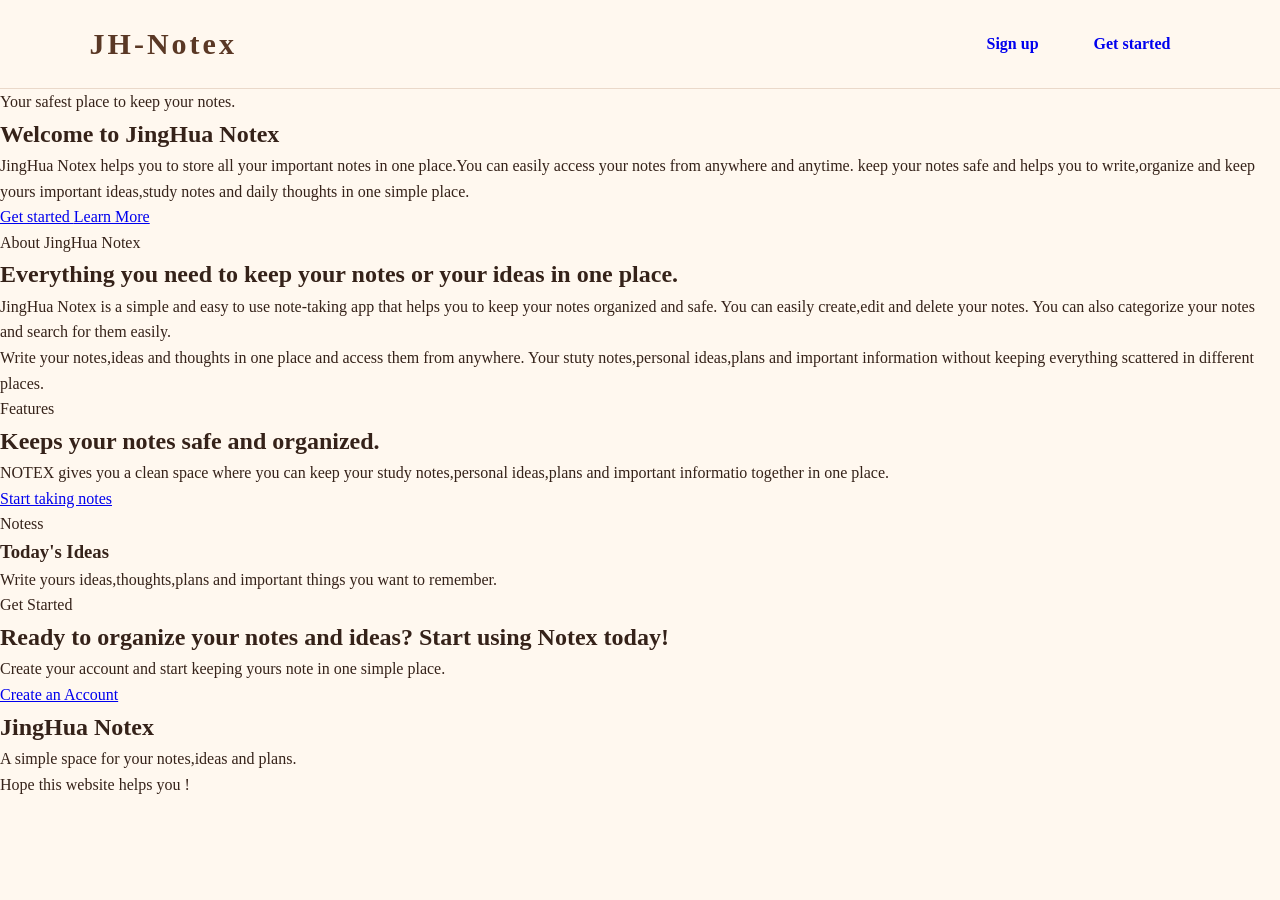
==== index.html @ e34d7ced "minor fixes in the html part" ====
<!DOCTYPE html>
<html lang="en">
<head>
    <meta charset="UTF-8">
    <meta name="viewport" content="width=device-width, initial-scale=1.0">
    <title>JingHua Notex</title>
    <link rel="stylesheet" href="./style.css">
</head>
<body>
<header>
    <h1 class="logo">JH-Notex</h1>
    <div class="header-btn"> 
     <a href="#" class="signup">Sign up</a>
    <a href ="#started" class="get-started">Get started</a>
</div>
</header>
<section class="cute">
    <div class="cute content">
        <p class="small title">
            Your safest place to keep your notes.
        </p>
        <h2>Welcome to JingHua Notex</h2>
        <p class="cute text">
            JingHua Notex helps you to store all your important notes in one place.You can easily access your notes from anywhere and anytime. keep your notes safe and helps you to write,organize and keep yours important ideas,study notes and daily thoughts in one simple place.
        </p>
        <div class="cute buttons">
            <a href="#started" class="primary btn">
                Get started
            </a>
            <a href="#about" class="secondary btn">
                Learn More
            </a>
        </div>
    </div>
</section>
<section class="about" id="about">
    <div class="about content">
        <p class="label">
            About JingHua Notex
        </p>
        <h2> 
            Everything you need to keep your notes or your ideas in one place.
        </h2>
        <p>
            JingHua Notex is a simple and easy to use note-taking app that helps you to keep your notes organized and safe. You can easily create,edit and delete your notes. You can also categorize your notes and search for them easily.
        </p>
        <p> 
           Write your notes,ideas and thoughts in one place and access them from anywhere. Your stuty notes,personal ideas,plans and important information without keeping everything scattered in different places. 
        </p>
    </div>
</section>
   <section class="feature">
    <div class="feature content">
        <div class="feature text">
        <p class="label">
            Features
        </p>
        <h2>
            Keeps your notes safe and organized.
        </h2>
        <p>
            NOTEX gives you a clean space where you can keep your study notes,personal ideas,plans and important informatio together in one place.
        </p>
        <a href="#started" class="feature btn">
            Start taking notes
        </a>
    </div>
    <div class="feature box">
        <div class="mini note">
            <span>Notess</span>
            <h3>
                Today's Ideas 
            </h3>
            <p> 
                Write yours ideas,thoughts,plans and important things you want to remember. 
            </p>
        </div>
     </div>
</div>
</section>
<section class=" started" id="started">
    <div class="started content">
        <p class="label">
            Get Started
        </p>
        <h2> 
            Ready to organize your notes and ideas? Start using Notex today!
        </h2>
        <p>
            Create your account and start keeping yours note in one simple place.
        </p>
        <a href="#" class="account btn">
            Create an Account
        </a>
    </div>
</section>
<footer>
    <div class="footer content">
        <h2> JingHua Notex</h2>
        <p> A simple space for your notes,ideas and plans.</p>
    </div>
    <div class="footer bottom">
        <p> Hope this website helps you !</p>
    </div>
</footer>
<script src="./script.js"></script>
</body>
</html>
---- style.css ----
:root{
    --cream: #fff8ef;
    --peach: #f6c7a8;
    --light-peach: #fde5d5;
    --brown: #5a3825;
    --dark-brown: #352219;
    --text:#594b43;
    --white:#594b43;
    --border:#ead9ca;

}
*{
    margin:0;
    padding:0;
    box-sizing:border-box;
}
html{
    scroll-behavior:smooth;
}
body{
    font-family:fantasy;
    background-color: var(--cream);
    color: var(--dark-brown);
    line-height:1.6;
}
header{
    position: sticky;
    top:0;
    z-index:100;
    display:flex;
    justify-content:space-between;
    align-items:center;
    padding:20px 7%;
    background-color: var(--cream);
    border-bottom: 1px solid var(--border);
}
.logo{
    color: var(--brown);
    font-size: 30px;
    letter-spacing:3px;
}
.header-btn{
    display:flex;
    align-items:centre;
    gap:15px;
}
.header-btn a{
    text-decoration:none;
    font-weight:bold;
    padding: 10px 20px;
    border-radius:8px;
}
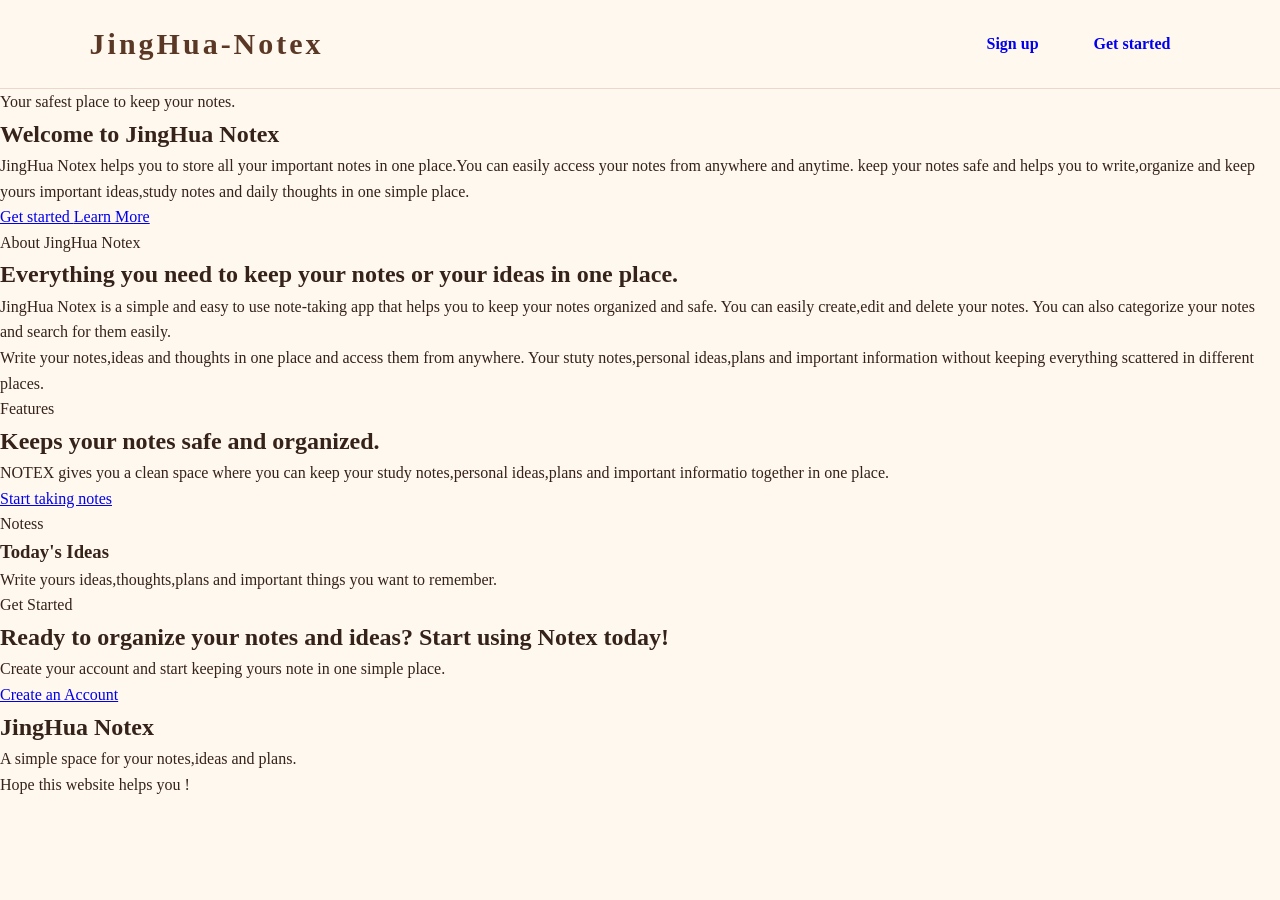
==== commit 2fa47670: "chnage nav logo" ====
--- a/index.html
+++ b/index.html
@@ -8,7 +8,7 @@
 </head>
 <body>
 <header>
-    <h1 class="logo">JH-Notex</h1>
+    <h1 class="logo">JingHua-Notex</h1>
     <div class="header-btn"> 
      <a href="#" class="signup">Sign up</a>
     <a href ="#started" class="get-started">Get started</a>
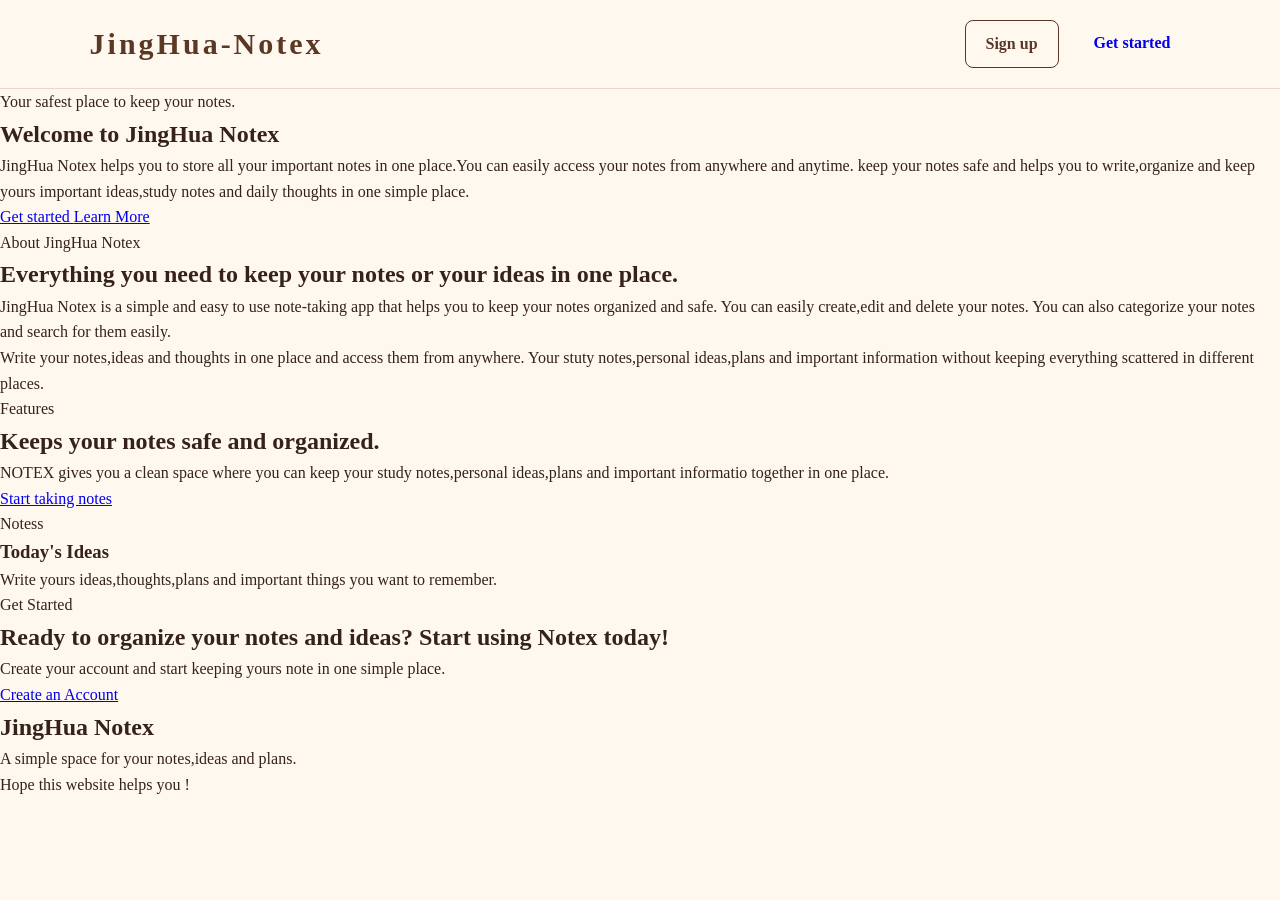
==== commit a2c280ad: "neat and clean" ====
--- a/index.html
+++ b/index.html
@@ -103,6 +103,5 @@
         <p> Hope this website helps you !</p>
     </div>
 </footer>
-<script src="./script.js"></script>
 </body>
 </html>
--- a/style.css
+++ b/style.css
@@ -50,5 +50,11 @@
     padding: 10px 20px;
     border-radius:8px;
 }
+ .signup{
+    color:var(--brown);
+    border: 1px solid var(--brown);
+    background-color: transparent;
+ }
+ 
 
 
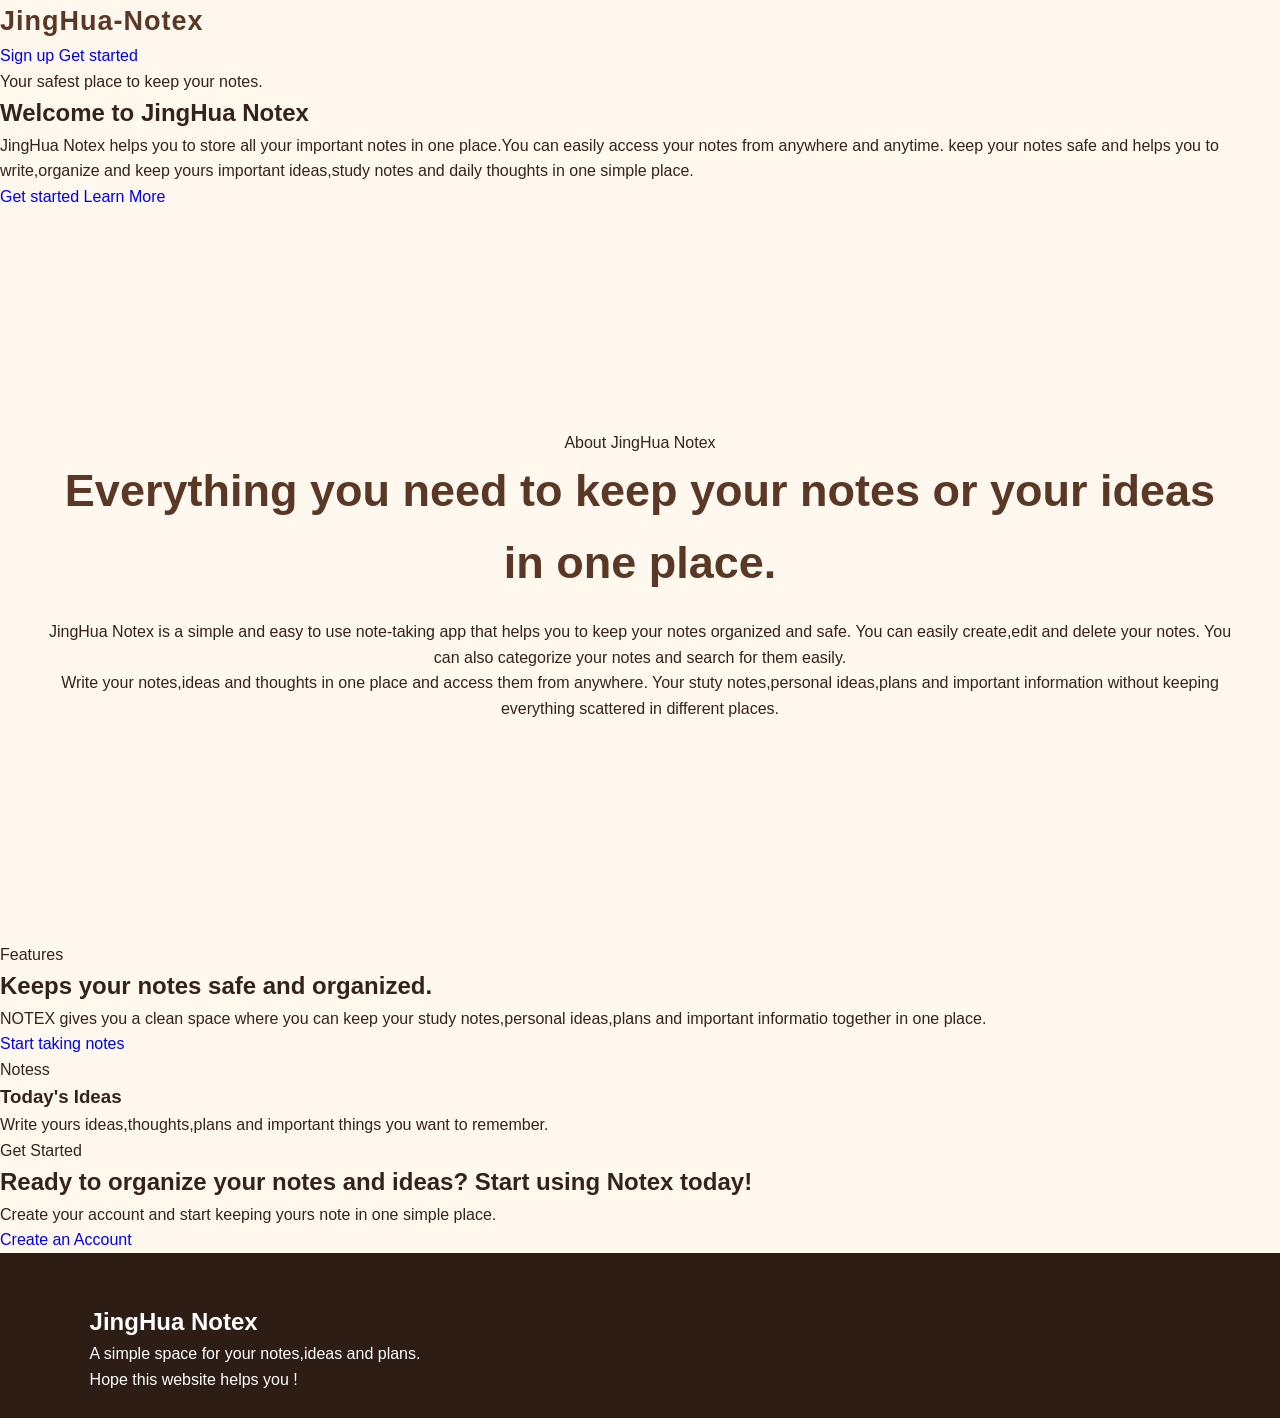
==== commit 4f1dc847: "ALL part of csss" ====
--- a/index.html
+++ b/index.html
@@ -4,7 +4,7 @@
     <meta charset="UTF-8">
     <meta name="viewport" content="width=device-width, initial-scale=1.0">
     <title>JingHua Notex</title>
-    <link rel="stylesheet" href="./style.css">
+    <link rel="stylesheet" href="./part.css">
 </head>
 <body>
 <header>
--- a/part.css
+++ b/part.css
@@ -0,0 +1,549 @@
+:root {
+    --cream: #fff8ef;
+    --peach: #f6c7a8;
+    --light-peach: #fde5d5;
+    --brown: #5a3825;
+    --dark-brown: #352219;
+    --text: #594b43;
+    --white: #ffffff;
+    --border: #ead9ca;
+}
+
+
+/* ================= RESET ================= */
+
+* {
+    margin: 0;
+    padding: 0;
+    box-sizing: border-box;
+}
+
+html {
+    scroll-behavior: smooth;
+}
+
+body {
+    font-family: Arial, Helvetica, sans-serif;
+    background: var(--cream);
+    color: var(--dark-brown);
+    line-height: 1.6;
+}
+
+a {
+    text-decoration: none;
+}
+
+
+/* ================= NAVBAR ================= */
+
+.navbar {
+    position: sticky;
+    top: 0;
+    z-index: 1000;
+
+    display: flex;
+    align-items: center;
+    justify-content: space-between;
+
+    padding: 18px 7%;
+
+    background: rgba(255, 248, 239, 0.96);
+    border-bottom: 1px solid var(--border);
+}
+
+.logo {
+    color: var(--brown);
+    font-size: 27px;
+    font-weight: bold;
+    letter-spacing: 1px;
+}
+
+.navbar nav {
+    display: flex;
+    gap: 30px;
+}
+
+.navbar nav a {
+    color: var(--text);
+    font-size: 15px;
+    font-weight: 600;
+
+    transition: 0.3s;
+}
+
+.navbar nav a:hover {
+    color: var(--brown);
+}
+
+.nav-button {
+    padding: 10px 20px;
+
+    color: white;
+    background: var(--brown);
+
+    border-radius: 7px;
+
+    font-weight: bold;
+}
+
+.nav-button:hover {
+    background: var(--dark-brown);
+}
+
+
+/* ================= COMMON ================= */
+
+.eyebrow {
+    margin-bottom: 15px;
+
+    color: #a55f3c;
+
+    font-size: 12px;
+    font-weight: bold;
+    letter-spacing: 2px;
+}
+
+.section-heading {
+    max-width: 700px;
+    margin: 0 auto 60px;
+
+    text-align: center;
+}
+
+.section-heading h2 {
+    margin-bottom: 18px;
+
+    color: var(--brown);
+
+    font-size: 43px;
+    line-height: 1.2;
+}
+
+.section-heading p:not(.eyebrow) {
+    color: var(--text);
+    font-size: 17px;
+}
+
+
+/* ================= HERO ================= */
+
+.hero {
+    min-height: 700px;
+
+    display: flex;
+    align-items: center;
+    justify-content: center;
+
+    padding: 100px 20px;
+
+    text-align: center;
+
+    background: var(--peach);
+}
+
+.hero-content {
+    max-width: 850px;
+}
+
+.hero h1 {
+    margin-bottom: 25px;
+
+    color: var(--brown);
+
+    font-size: clamp(55px, 8vw, 90px);
+    line-height: 1.03;
+}
+
+.hero-text {
+    max-width: 650px;
+    margin: auto;
+
+    color: #5d4639;
+
+    font-size: 19px;
+}
+
+.hero-buttons {
+    display: flex;
+    justify-content: center;
+    gap: 15px;
+
+    margin-top: 35px;
+}
+
+.primary-btn,
+.secondary-btn {
+    padding: 14px 25px;
+
+    border-radius: 8px;
+
+    font-weight: bold;
+}
+
+.primary-btn {
+    color: white;
+    background: var(--brown);
+}
+
+.primary-btn:hover {
+    background: var(--dark-brown);
+}
+
+.secondary-btn {
+    color: var(--brown);
+    border: 1px solid var(--brown);
+}
+
+.secondary-btn:hover {
+    background: var(--light-peach);
+}
+
+
+/* ================= FEATURES ================= */
+
+.features {
+    padding: 110px 7%;
+}
+
+.feature-grid {
+    max-width: 1100px;
+    margin: auto;
+
+    display: grid;
+    grid-template-columns: repeat(3, 1fr);
+
+    gap: 25px;
+}
+
+.feature-card {
+    padding: 35px;
+
+    background: var(--white);
+
+    border: 1px solid var(--border);
+    border-radius: 12px;
+
+    transition: 0.3s;
+}
+
+.feature-card:hover {
+    transform: translateY(-5px);
+}
+
+.feature-number {
+    color: #a55f3c;
+
+    font-size: 13px;
+    font-weight: bold;
+}
+
+.feature-card h3 {
+    margin: 20px 0 12px;
+
+    color: var(--brown);
+
+    font-size: 25px;
+}
+
+.feature-card p {
+    color: var(--text);
+}
+
+
+/* ================= HOW IT WORKS ================= */
+
+.how-it-works {
+    padding: 110px 7%;
+
+    background: var(--light-peach);
+}
+
+.steps {
+    max-width: 1050px;
+    margin: auto;
+
+    display: grid;
+    grid-template-columns: repeat(3, 1fr);
+
+    gap: 50px;
+}
+
+.step {
+    padding: 10px;
+}
+
+.step span {
+    display: inline-flex;
+
+    width: 45px;
+    height: 45px;
+
+    align-items: center;
+    justify-content: center;
+
+    margin-bottom: 20px;
+
+    color: white;
+    background: var(--brown);
+
+    border-radius: 50%;
+
+    font-weight: bold;
+}
+
+.step h3 {
+    margin-bottom: 10px;
+
+    color: var(--brown);
+    font-size: 24px;
+}
+
+.step p {
+    color: var(--text);
+}
+
+
+/* ================= STUDENTS ================= */
+
+.students {
+    padding: 120px 7%;
+
+    background: var(--cream);
+}
+
+.students-content {
+    max-width: 1050px;
+    margin: auto;
+
+    display: grid;
+    grid-template-columns: 1fr 1fr;
+
+    gap: 80px;
+    align-items: center;
+}
+
+.students h2 {
+    color: var(--brown);
+
+    font-size: 55px;
+    line-height: 1.05;
+}
+
+.students-text p {
+    margin-bottom: 20px;
+
+    color: var(--text);
+    font-size: 18px;
+}
+
+
+/* ================= PDF NOTICE ================= */
+
+.pdf-notice {
+    padding: 90px 7%;
+
+    background: var(--light-peach);
+}
+
+.notice-box {
+    max-width: 850px;
+    margin: auto;
+
+    padding: 55px;
+
+    text-align: center;
+
+    background: var(--white);
+
+    border: 1px solid var(--border);
+    border-radius: 15px;
+}
+
+.notice-box h2 {
+    margin-bottom: 15px;
+
+    color: var(--brown);
+
+    font-size: 40px;
+}
+
+.notice-box > p:not(.eyebrow) {
+    max-width: 600px;
+    margin: 0 auto 25px;
+
+    color: var(--text);
+}
+
+.status {
+    display: inline-block;
+
+    padding: 7px 15px;
+
+    color: var(--brown);
+    background: var(--peach);
+
+    border-radius: 20px;
+
+    font-size: 13px;
+    font-weight: bold;
+}
+
+
+/* ================= ABOUT ================= */
+
+.about {
+    padding: 110px 20px;
+
+    text-align: center;
+
+    background: var(--cream);
+}
+
+.about-content {
+    max-width: 700px;
+    margin: auto;
+}
+
+.about h2 {
+    margin-bottom: 20px;
+
+    color: var(--brown);
+
+    font-size: 45px;
+}
+
+.about-content > p:not(.eyebrow) {
+    color: var(--text);
+    font-size: 18px;
+}
+
+.maker-links {
+    display: flex;
+    justify-content: center;
+    gap: 15px;
+
+    margin-top: 30px;
+}
+
+.maker-links a {
+    padding: 10px 22px;
+
+    color: var(--brown);
+
+    border: 1px solid var(--brown);
+    border-radius: 7px;
+
+    font-weight: bold;
+}
+
+.maker-links a:hover {
+    color: white;
+    background: var(--brown);
+}
+
+
+/* ================= FINAL CTA ================= */
+
+.final-cta {
+    padding: 120px 20px;
+
+    text-align: center;
+
+    color: white;
+    background: var(--brown);
+}
+
+.final-cta .eyebrow {
+    color: var(--peach);
+}
+
+.final-cta h2 {
+    margin-bottom: 20px;
+
+    font-size: 55px;
+    line-height: 1.1;
+}
+
+.final-cta p:not(.eyebrow) {
+    margin-bottom: 30px;
+
+    color: #f6e5d9;
+}
+
+.cta-button {
+    display: inline-block;
+
+    padding: 14px 28px;
+
+    color: var(--brown);
+    background: var(--peach);
+
+    border-radius: 8px;
+
+    font-weight: bold;
+}
+
+.cta-button:hover {
+    background: white;
+}
+
+
+/* ================= FOOTER ================= */
+
+footer {
+    padding: 50px 7% 25px;
+
+    color: white;
+    background: #2d1d15;
+}
+
+.footer-main {
+    display: flex;
+    justify-content: space-between;
+
+    padding-bottom: 35px;
+}
+
+.footer-brand h2 {
+    margin-bottom: 8px;
+
+    letter-spacing: 1px;
+}
+
+.footer-brand p {
+    color: #d8c4b8;
+}
+
+.footer-links {
+    display: flex;
+    flex-wrap: wrap;
+    justify-content: flex-end;
+
+    gap: 22px;
+}
+
+.footer-links a {
+    color: #d8c4b8;
+
+    font-size: 14px;
+}
+
+.footer-links a:hover {
+    color: white;
+}
+
+.footer-bottom {
+    display: flex;
+    justify-content: space-between;
+
+    padding-top: 20px;
+
+    color: #bca79a;
+
+    border-top: 1px solid #594238;
+
+    font-size: 13px;
+}
+
+
+
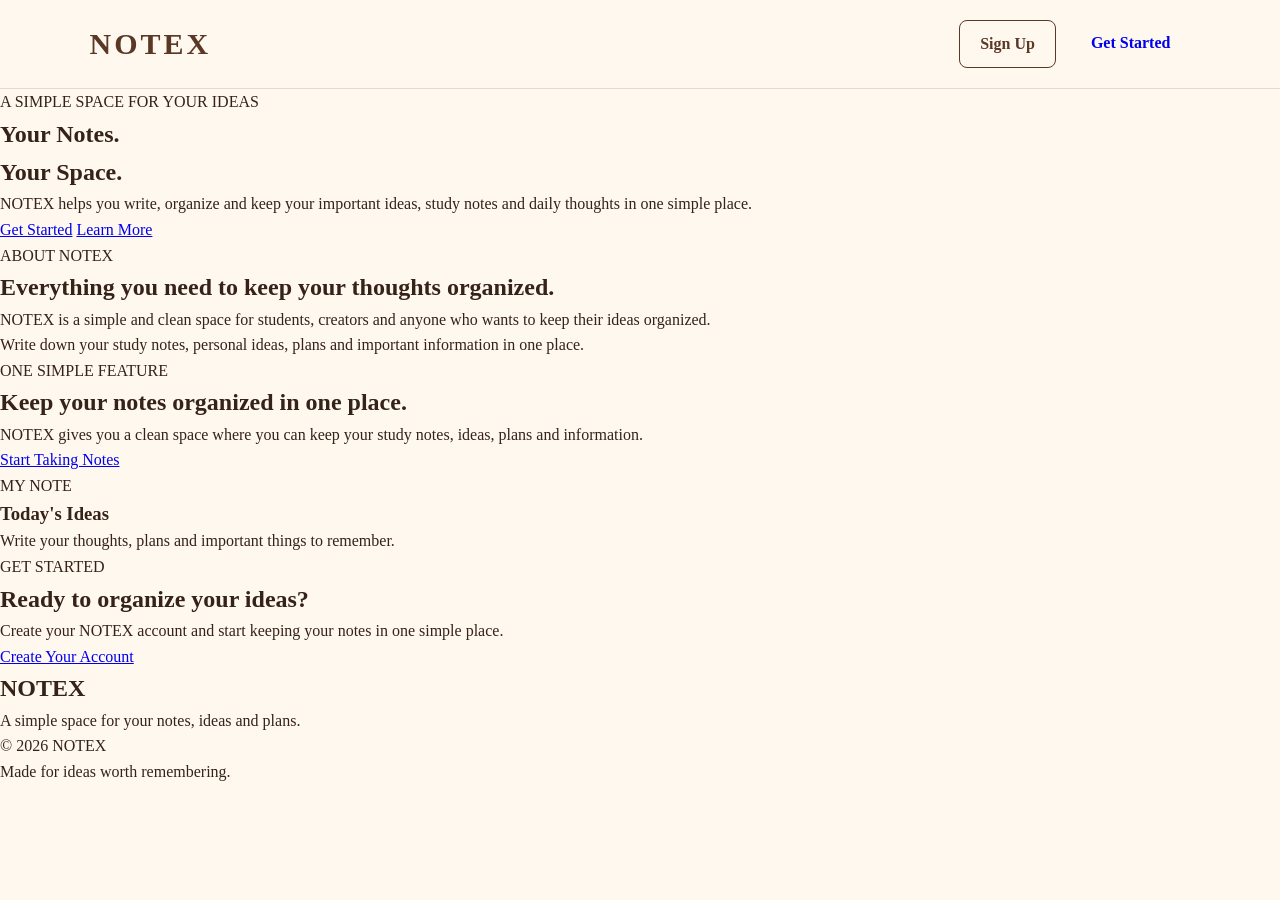
==== commit 30e10ee7: "final CSS" ====
--- a/index.html
+++ b/index.html
@@ -3,105 +3,163 @@
 <head>
     <meta charset="UTF-8">
     <meta name="viewport" content="width=device-width, initial-scale=1.0">
-    <title>JingHua Notex</title>
-    <link rel="stylesheet" href="./part.css">
+    <title>NOTEX</title>
+    <link rel="stylesheet" href="style.css">
 </head>
+
 <body>
+
 <header>
-    <h1 class="logo">JingHua-Notex</h1>
-    <div class="header-btn"> 
-     <a href="#" class="signup">Sign up</a>
-    <a href ="#started" class="get-started">Get started</a>
-</div>
+    <h1 class="logo">NOTEX</h1>
+
+    <div class="header-btn">
+        <a href="#" class="signup">Sign Up</a>
+        <a href="#started" class="get-started">Get Started</a>
+    </div>
 </header>
-<section class="cute">
-    <div class="cute content">
-        <p class="small title">
-            Your safest place to keep your notes.
+
+
+<!-- HERO -->
+<section class="hero">
+
+    <div class="hero-content">
+
+        <p class="small-title">A SIMPLE SPACE FOR YOUR IDEAS</p>
+
+        <h2>
+            Your Notes.<br>
+            Your Space.
+        </h2>
+
+        <p class="hero-text">
+            NOTEX helps you write, organize and keep your important
+            ideas, study notes and daily thoughts in one simple place.
         </p>
-        <h2>Welcome to JingHua Notex</h2>
-        <p class="cute text">
-            JingHua Notex helps you to store all your important notes in one place.You can easily access your notes from anywhere and anytime. keep your notes safe and helps you to write,organize and keep yours important ideas,study notes and daily thoughts in one simple place.
+
+        <div class="hero-buttons">
+            <a href="#started" class="primary-btn">Get Started</a>
+            <a href="#about" class="secondary-btn">Learn More</a>
+        </div>
+
+    </div>
+
+</section>
+
+
+<!-- ABOUT -->
+<section class="about" id="about">
+
+    <div class="about-content">
+
+        <p class="label">ABOUT NOTEX</p>
+
+        <h2>
+            Everything you need to keep your thoughts organized.
+        </h2>
+
+        <p>
+            NOTEX is a simple and clean space for students, creators
+            and anyone who wants to keep their ideas organized.
         </p>
-        <div class="cute buttons">
-            <a href="#started" class="primary btn">
-                Get started
+
+        <p>
+            Write down your study notes, personal ideas, plans and
+            important information in one place.
+        </p>
+
+    </div>
+
+</section>
+
+
+<!-- FEATURE -->
+<section class="feature">
+
+    <div class="feature-content">
+
+        <div class="feature-text">
+
+            <p class="label">ONE SIMPLE FEATURE</p>
+
+            <h2>
+                Keep your notes organized in one place.
+            </h2>
+
+            <p>
+                NOTEX gives you a clean space where you can keep your
+                study notes, ideas, plans and information.
+            </p>
+
+            <a href="#started" class="feature-btn">
+                Start Taking Notes
             </a>
-            <a href="#about" class="secondary btn">
-                Learn More
-            </a>
+
         </div>
+
+
+        <div class="note-box">
+
+            <span>MY NOTE</span>
+
+            <h3>Today's Ideas</h3>
+
+            <p>
+                Write your thoughts, plans and important things
+                to remember.
+            </p>
+
+        </div>
+
     </div>
+
 </section>
-<section class="about" id="about">
-    <div class="about content">
-        <p class="label">
-            About JingHua Notex
+
+
+<!-- GET STARTED -->
+<section class="started" id="started">
+
+    <div class="started-content">
+
+        <p class="label">GET STARTED</p>
+
+        <h2>
+            Ready to organize your ideas?
+        </h2>
+
+        <p>
+            Create your NOTEX account and start keeping your
+            notes in one simple place.
         </p>
-        <h2> 
-            Everything you need to keep your notes or your ideas in one place.
-        </h2>
+
+        <a href="#" class="account-btn">
+            Create Your Account
+        </a>
+
+    </div>
+
+</section>
+
+<footer>
+
+    <div class="footer-main">
+
+        <h2>NOTEX</h2>
+
         <p>
-            JingHua Notex is a simple and easy to use note-taking app that helps you to keep your notes organized and safe. You can easily create,edit and delete your notes. You can also categorize your notes and search for them easily.
+            A simple space for your notes, ideas and plans.
         </p>
-        <p> 
-           Write your notes,ideas and thoughts in one place and access them from anywhere. Your stuty notes,personal ideas,plans and important information without keeping everything scattered in different places. 
-        </p>
+
     </div>
-</section>
-   <section class="feature">
-    <div class="feature content">
-        <div class="feature text">
-        <p class="label">
-            Features
-        </p>
-        <h2>
-            Keeps your notes safe and organized.
-        </h2>
-        <p>
-            NOTEX gives you a clean space where you can keep your study notes,personal ideas,plans and important informatio together in one place.
-        </p>
-        <a href="#started" class="feature btn">
-            Start taking notes
-        </a>
+
+    <div class="footer-bottom">
+
+        <p>© 2026 NOTEX</p>
+
+        <p>Made for ideas worth remembering.</p>
+
     </div>
-    <div class="feature box">
-        <div class="mini note">
-            <span>Notess</span>
-            <h3>
-                Today's Ideas 
-            </h3>
-            <p> 
-                Write yours ideas,thoughts,plans and important things you want to remember. 
-            </p>
-        </div>
-     </div>
-</div>
-</section>
-<section class=" started" id="started">
-    <div class="started content">
-        <p class="label">
-            Get Started
-        </p>
-        <h2> 
-            Ready to organize your notes and ideas? Start using Notex today!
-        </h2>
-        <p>
-            Create your account and start keeping yours note in one simple place.
-        </p>
-        <a href="#" class="account btn">
-            Create an Account
-        </a>
-    </div>
-</section>
-<footer>
-    <div class="footer content">
-        <h2> JingHua Notex</h2>
-        <p> A simple space for your notes,ideas and plans.</p>
-    </div>
-    <div class="footer bottom">
-        <p> Hope this website helps you !</p>
-    </div>
+
 </footer>
+
 </body>
-</html>
+</html>
--- a/style.css
+++ b/style.css
@@ -0,0 +1,60 @@
+:root{
+    --cream: #fff8ef;
+    --peach: #f6c7a8;
+    --light-peach: #fde5d5;
+    --brown: #5a3825;
+    --dark-brown: #352219;
+    --text:#594b43;
+    --white:#594b43;
+    --border:#ead9ca;
+
+}
+*{
+    margin:0;
+    padding:0;
+    box-sizing:border-box;
+}
+html{
+    scroll-behavior:smooth;
+}
+body{
+    font-family:fantasy;
+    background-color: var(--cream);
+    color: var(--dark-brown);
+    line-height:1.6;
+}
+header{
+    position: sticky;
+    top:0;
+    z-index:100;
+    display:flex;
+    justify-content:space-between;
+    align-items:center;
+    padding:20px 7%;
+    background-color: var(--cream);
+    border-bottom: 1px solid var(--border);
+}
+.logo{
+    color: var(--brown);
+    font-size: 30px;
+    letter-spacing:3px;
+}
+.header-btn{
+    display:flex;
+    align-items:centre;
+    gap:15px;
+}
+.header-btn a{
+    text-decoration:none;
+    font-weight:bold;
+    padding: 10px 20px;
+    border-radius:8px;
+}
+ .signup{
+    color:var(--brown);
+    border: 1px solid var(--brown);
+    background-color: transparent;
+ }
+ 
+
+
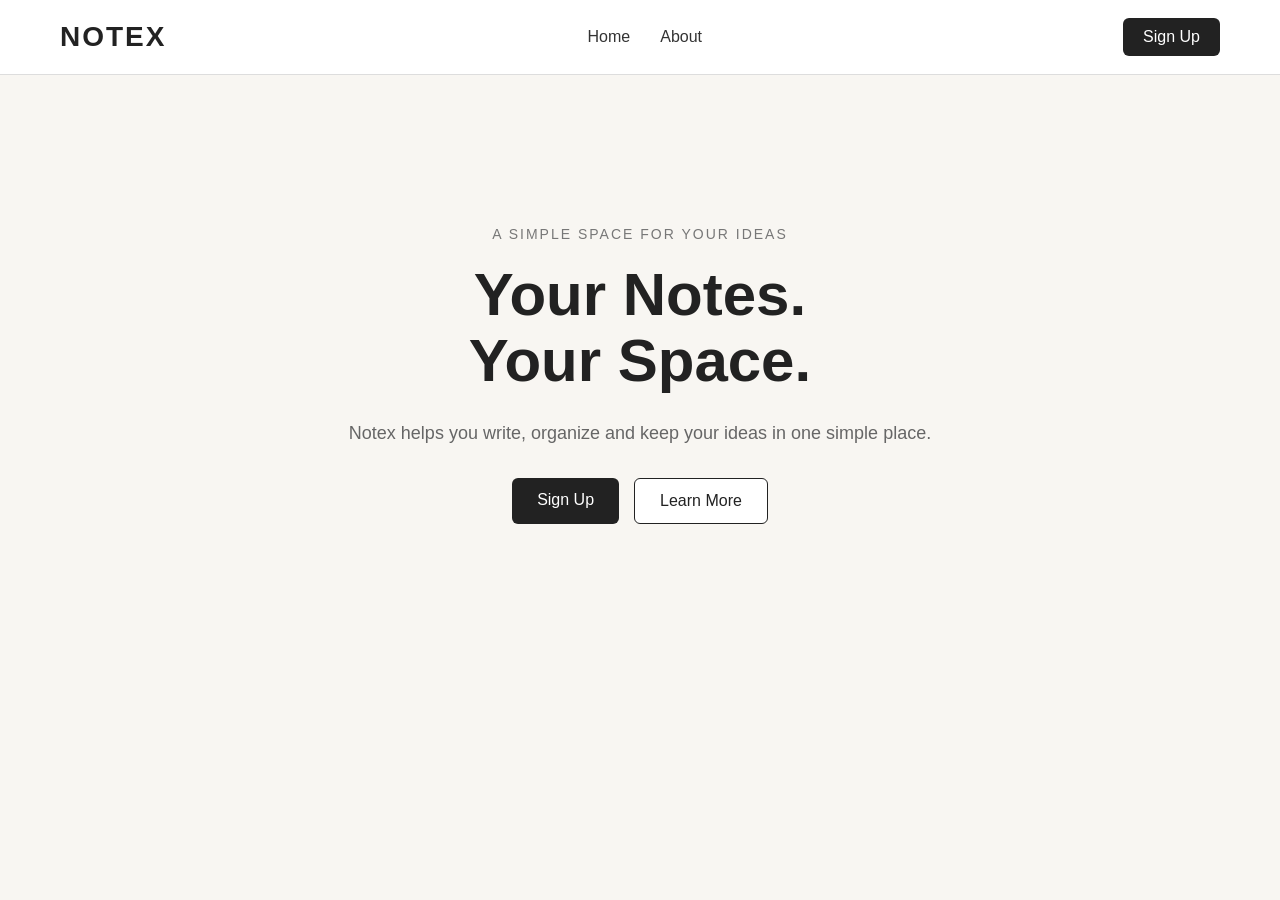
==== commit fa7d2e1a: "Final html part of home page" ====
--- a/index.html
+++ b/index.html
@@ -3,163 +3,39 @@
 <head>
     <meta charset="UTF-8">
     <meta name="viewport" content="width=device-width, initial-scale=1.0">
-    <title>NOTEX</title>
-    <link rel="stylesheet" href="style.css">
+    <title>Notex</title>
+    <link rel="stylesheet" href="part.css">
 </head>
 
 <body>
+    <header>
+        <h1>NOTEX</h1>
 
-<header>
-    <h1 class="logo">NOTEX</h1>
+        <nav>
+            <a href="#home">Home</a>
+            <a href="#about">About</a>
+        </nav>
 
-    <div class="header-btn">
         <a href="#" class="signup">Sign Up</a>
-        <a href="#started" class="get-started">Get Started</a>
-    </div>
-</header>
+    </header>
 
+    <main id="home">
+        <section class="hero">
 
-<!-- HERO -->
-<section class="hero">
+            <div class="hero-text">
+                <p class="small-text">A SIMPLE SPACE FOR YOUR IDEAS</p>
 
-    <div class="hero-content">
+                <h2>Your Notes.<br>Your Space.</h2>
 
-        <p class="small-title">A SIMPLE SPACE FOR YOUR IDEAS</p>
+                <p class="description">
+                    Notex helps you write, organize and keep your ideas
+                    in one simple place.
+                </p>
 
-        <h2>
-            Your Notes.<br>
-            Your Space.
-        </h2>
-
-        <p class="hero-text">
-            NOTEX helps you write, organize and keep your important
-            ideas, study notes and daily thoughts in one simple place.
-        </p>
-
-        <div class="hero-buttons">
-            <a href="#started" class="primary-btn">Get Started</a>
-            <a href="#about" class="secondary-btn">Learn More</a>
-        </div>
-
-    </div>
-
-</section>
-
-
-<!-- ABOUT -->
-<section class="about" id="about">
-
-    <div class="about-content">
-
-        <p class="label">ABOUT NOTEX</p>
-
-        <h2>
-            Everything you need to keep your thoughts organized.
-        </h2>
-
-        <p>
-            NOTEX is a simple and clean space for students, creators
-            and anyone who wants to keep their ideas organized.
-        </p>
-
-        <p>
-            Write down your study notes, personal ideas, plans and
-            important information in one place.
-        </p>
-
-    </div>
-
-</section>
-
-
-<!-- FEATURE -->
-<section class="feature">
-
-    <div class="feature-content">
-
-        <div class="feature-text">
-
-            <p class="label">ONE SIMPLE FEATURE</p>
-
-            <h2>
-                Keep your notes organized in one place.
-            </h2>
-
-            <p>
-                NOTEX gives you a clean space where you can keep your
-                study notes, ideas, plans and information.
-            </p>
-
-            <a href="#started" class="feature-btn">
-                Start Taking Notes
-            </a>
-
-        </div>
-
-
-        <div class="note-box">
-
-            <span>MY NOTE</span>
-
-            <h3>Today's Ideas</h3>
-
-            <p>
-                Write your thoughts, plans and important things
-                to remember.
-            </p>
-
-        </div>
-
-    </div>
-
-</section>
-
-
-<!-- GET STARTED -->
-<section class="started" id="started">
-
-    <div class="started-content">
-
-        <p class="label">GET STARTED</p>
-
-        <h2>
-            Ready to organize your ideas?
-        </h2>
-
-        <p>
-            Create your NOTEX account and start keeping your
-            notes in one simple place.
-        </p>
-
-        <a href="#" class="account-btn">
-            Create Your Account
-        </a>
-
-    </div>
-
-</section>
-
-<footer>
-
-    <div class="footer-main">
-
-        <h2>NOTEX</h2>
-
-        <p>
-            A simple space for your notes, ideas and plans.
-        </p>
-
-    </div>
-
-    <div class="footer-bottom">
-
-        <p>© 2026 NOTEX</p>
-
-        <p>Made for ideas worth remembering.</p>
-
-    </div>
-
-</footer>
+                <div class="buttons">
+                    <a href="#" class="btn signup-btn">Sign Up</a>
+                    <a href="#about" class="btn learn-btn">Learn More</a>
+                </div>
 
 </body>
-</html>+</html>
--- a/part.css
+++ b/part.css
@@ -0,0 +1,180 @@
+
+* {
+    margin: 0;
+    padding: 0;
+    box-sizing: border-box;
+}
+
+html {
+    scroll-behavior: smooth;
+}
+
+body {
+    font-family: Arial, sans-serif;
+    background: #f8f6f2;
+    color: #222;
+}
+
+
+/* Header */
+header {
+    height: 75px;
+    padding: 0 60px;
+
+    display: flex;
+    align-items: center;
+    justify-content: space-between;
+
+    background: white;
+    border-bottom: 1px solid #ddd;
+}
+
+header h1 {
+    font-size: 28px;
+    letter-spacing: 2px;
+}
+
+nav {
+    display: flex;
+    gap: 30px;
+}
+
+nav a {
+    text-decoration: none;
+    color: #333;
+}
+
+nav a:hover {
+    color: #777;
+}
+
+
+/* Sign Up Button */
+.signup {
+    text-decoration: none;
+    color: white;
+    background: #222;
+
+    padding: 10px 20px;
+    border-radius: 6px;
+}
+
+.signup:hover {
+    background: #444;
+}
+
+
+/* Hero */
+.hero {
+    min-height: 600px;
+
+    display: flex;
+    align-items: center;
+    justify-content: center;
+
+    text-align: center;
+}
+
+.hero-text {
+    max-width: 650px;
+}
+
+.small-text {
+    font-size: 14px;
+    letter-spacing: 2px;
+    margin-bottom: 20px;
+    color: #777;
+}
+
+.hero h2 {
+    font-size: 60px;
+    line-height: 1.1;
+    margin-bottom: 25px;
+}
+
+.description {
+    font-size: 18px;
+    line-height: 1.6;
+    color: #666;
+    margin-bottom: 30px;
+}
+
+
+/* Buttons */
+.buttons {
+    display: flex;
+    justify-content: center;
+    gap: 15px;
+}
+
+.btn {
+    text-decoration: none;
+    padding: 13px 25px;
+    border-radius: 6px;
+}
+
+.signup-btn {
+    background: #222;
+    color: white;
+}
+
+.learn-btn {
+    border: 1px solid #222;
+    color: #222;
+    background: white;
+}
+
+.signup-btn:hover {
+    background: #444;
+}
+
+.learn-btn:hover {
+    background: #eee;
+}
+
+
+/* About */
+.about {
+    padding: 100px 20px;
+    text-align: center;
+    background: white;
+}
+
+.about h2 {
+    font-size: 35px;
+    margin-bottom: 20px;
+}
+
+.about p {
+    max-width: 550px;
+    margin: auto;
+    color: #666;
+    line-height: 1.6;
+}
+
+footer {
+    padding: 25px;
+    text-align: center;
+    background: #222;
+    color: white;
+}
+
+@media (max-width: 700px) {
+
+    header {
+        padding: 0 20px;
+    }
+
+    nav {
+        display: none;
+    }
+
+    .hero h2 {
+        font-size: 42px;
+    }
+
+    .description {
+        padding: 0 20px;
+    }
+}
+
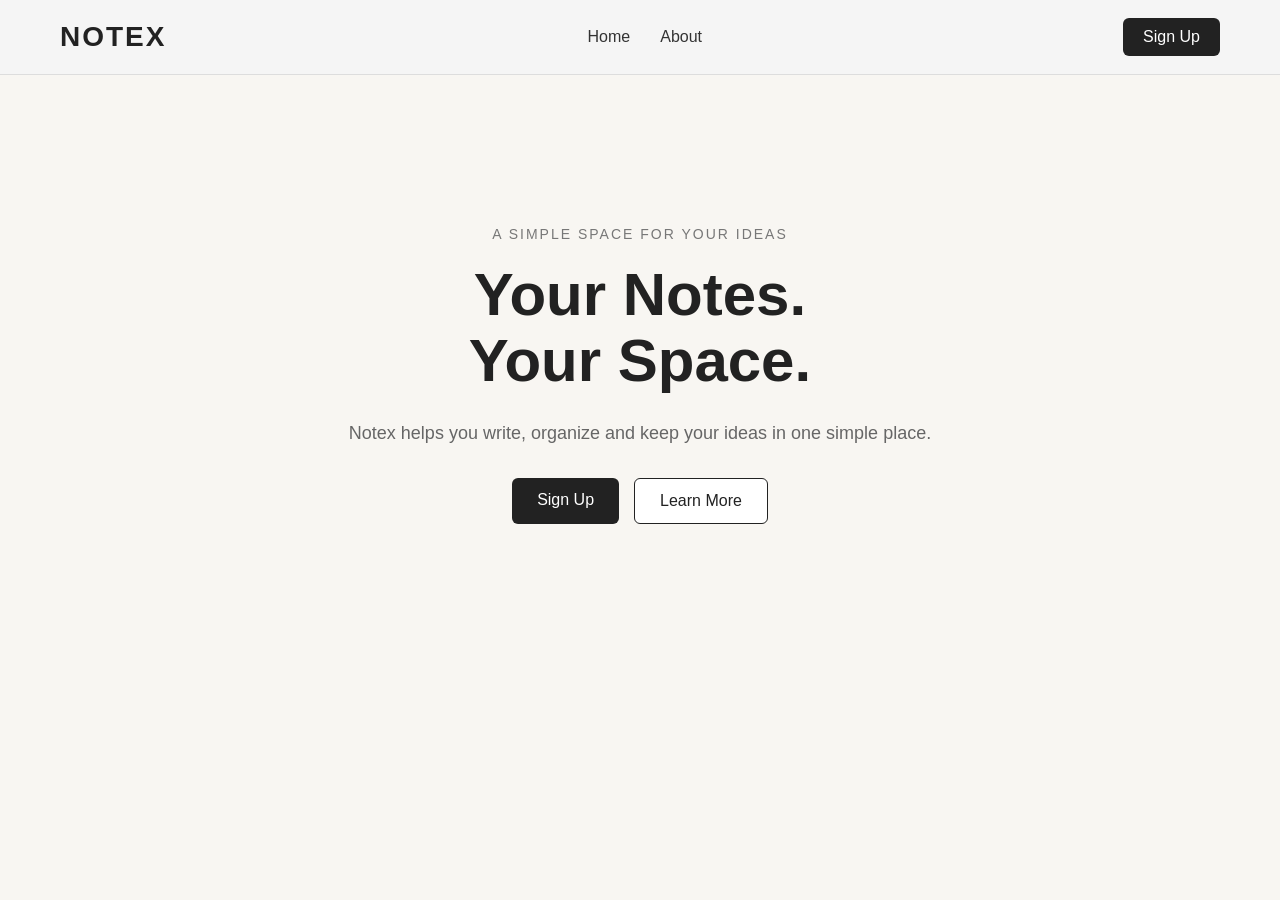
==== commit ce772f88: "Creating a sign up one to create form" ====
--- a/index.html
+++ b/index.html
@@ -16,7 +16,7 @@
             <a href="#about">About</a>
         </nav>
 
-        <a href="#" class="signup">Sign Up</a>
+        <a href="./login" class="signup">Sign Up</a>
     </header>
 
     <main id="home">
@@ -33,7 +33,7 @@
                 </p>
 
                 <div class="buttons">
-                    <a href="#" class="btn signup-btn">Sign Up</a>
+                    <a href="./login" class="btn signup-btn">Sign Up</a>
                     <a href="#about" class="btn learn-btn">Learn More</a>
                 </div>
 
--- a/part.css
+++ b/part.css
@@ -25,7 +25,7 @@
     align-items: center;
     justify-content: space-between;
 
-    background: white;
+    background: whitesmoke;
     border-bottom: 1px solid #ddd;
 }
 
